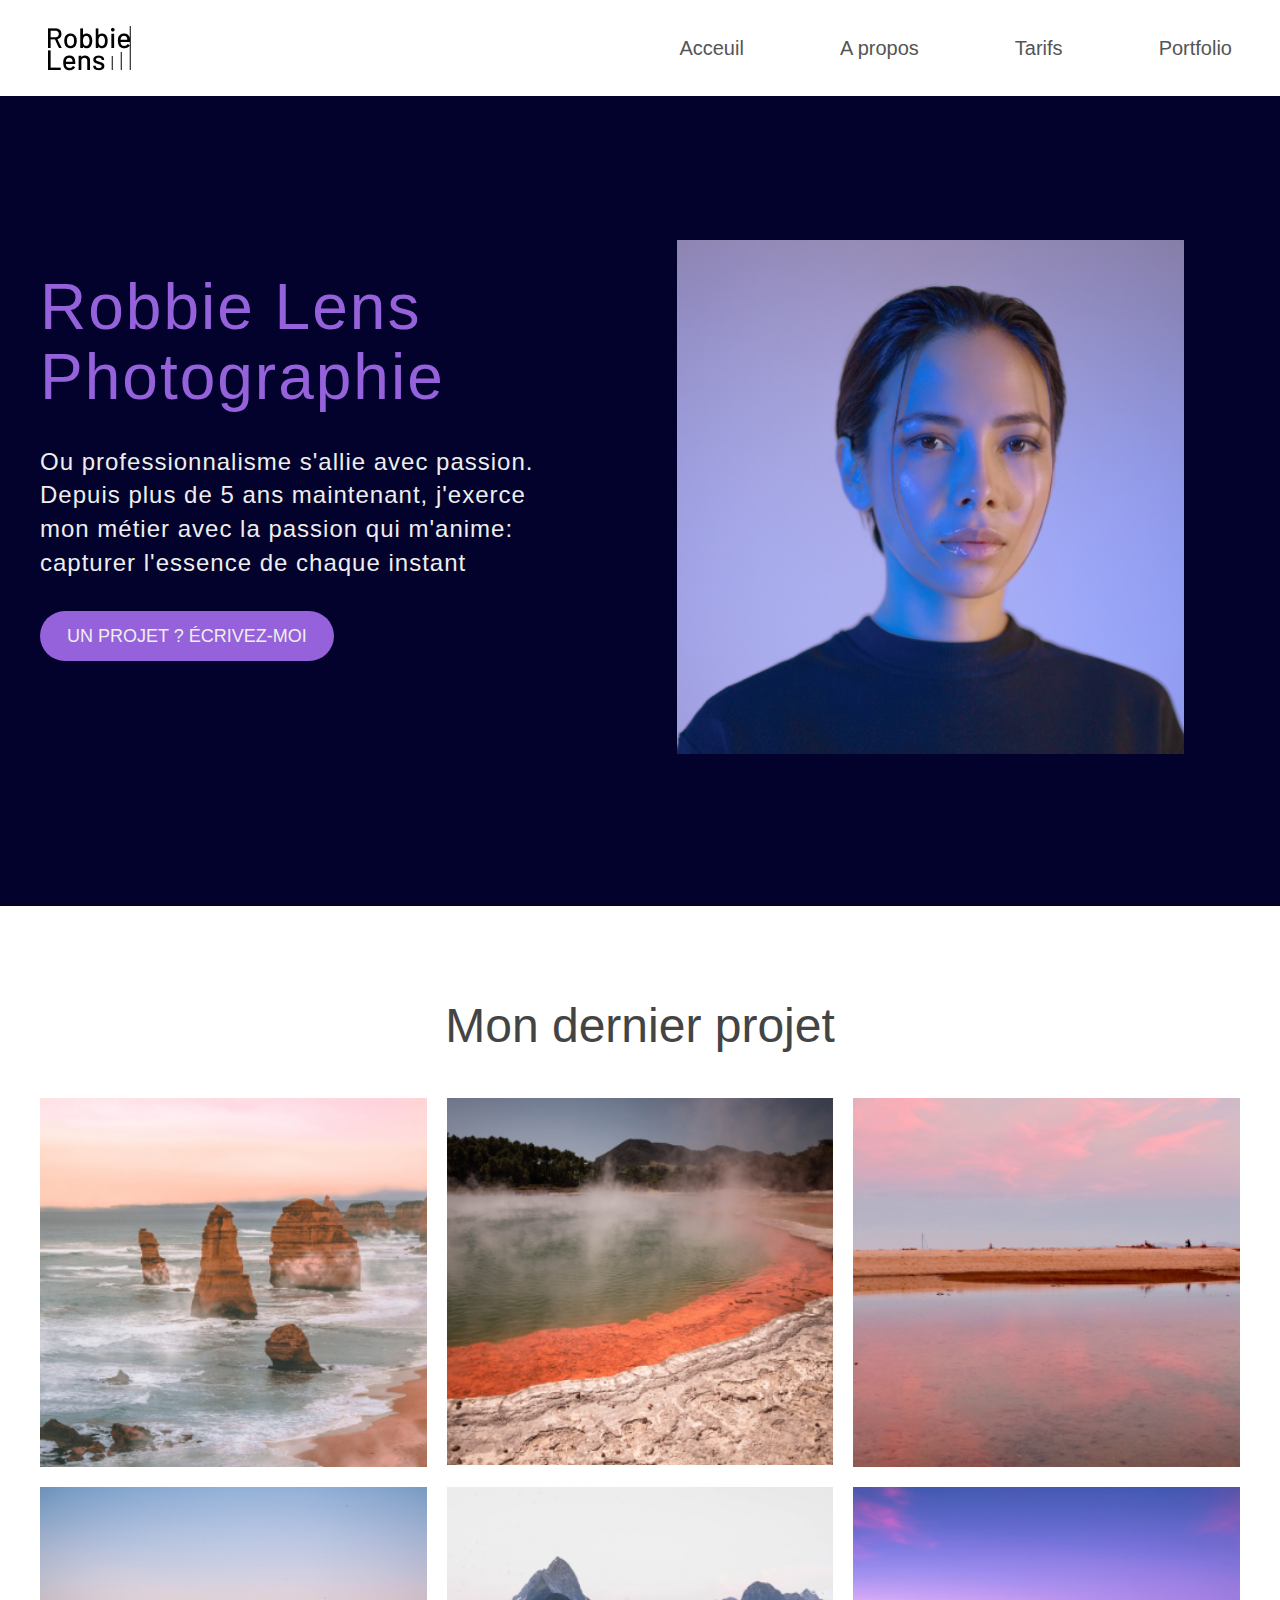
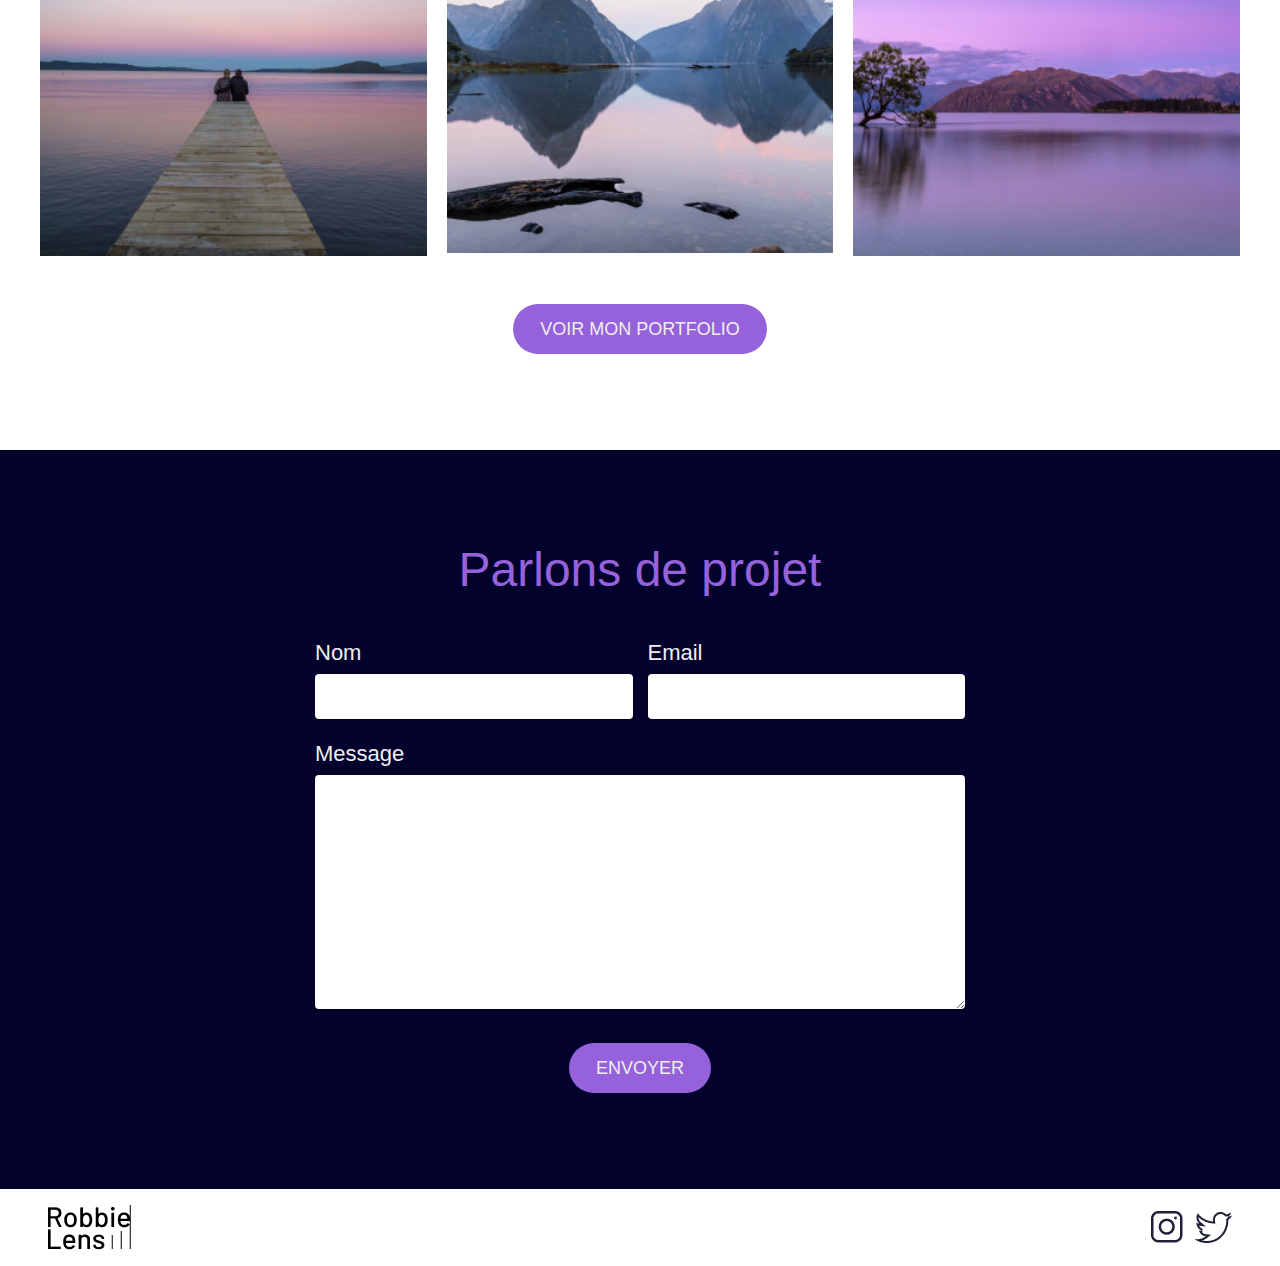
==== index.html @ eb8b44cc "Site web Robbie lens" ====
<!DOCTYPE html>
<html lang="fr">

<head>
    <meta charset="UTF-8">
    <meta name="viewport" content="width=device-width, initial-scale=1.0">
    <link rel="stylesheet" href="style.css">
    <title>Portfolio</title>
</head>

<body>
    <Header class="header">
        <img src="images/logo.png" alt="Logo du site" class="logo">
        <nav class="nav-link">
            <ul class="nav-list">
                <li><a href="#" class="main-nav-link">Acceuil</a></li>
                <li><a href="pages/apropos.html" class="main-nav-link">A propos</a></li>
                <li><a href="#" class="main-nav-link">Tarifs</a></li>
                <li><a href="#" class="main-nav-link">Portfolio</a></li>
            </ul>
        </nav>
    </Header>
    <section class="hero-section">
        <div class="hero container grid grid--2-cols">
            <div class="hero-text-box">
                <h1 class="heading-primary">Robbie Lens Photographie</h1>
                <p class="hero-text">Ou professionnalisme s'allie avec passion. Depuis plus de 5 ans maintenant,
                    j'exerce mon métier avec la passion qui m'anime: capturer l'essence de chaque instant
                </p>
                <a href="#" class="btn">un projet ? écrivez-moi</a>
            </div>
            <div class="hero-img-box">
                <img src="images/robbie-lens.png" alt="hero image" class="hero-img">
            </div>
        </div>
    </section>

    <section class="gallery-section">
        <h2 class="heading-secondary">Mon dernier projet</h2>
        <div class="gallery container grid grid--3-cols">
            <figure class="gallery-item">
                <img src="images/accueil/element-1.png" alt="">
                <div class="overlay">
                    <span class="overlay-text">Voir la photo</span>
                </div>
            </figure>
            <figure class="gallery-item">
                <img src="images/accueil/element-2.png" alt="">
                <div class="overlay">
                    <span class="overlay-text">Voir la photo</span>
                </div>
            </figure>
            <figure class="gallery-item">
                <img src="images/accueil/element-3.png" alt="">
                <div class="overlay">
                    <span class="overlay-text">Voir la photo</span>
                </div>
            </figure>
            <figure class="gallery-item">
                <img src="images/accueil/element-4.png" alt="">
                <div class="overlay">
                    <span class="overlay-text">Voir la photo</span>
                </div>
            </figure>
            <figure class="gallery-item">
                <img src="images/accueil/element-5.png" alt="">
                <div class="overlay">
                    <span class="overlay-text">Voir la photo</span>
                </div>
            </figure>
            <figure class="gallery-item">
                <img src="images/accueil/element-6.png" alt="">
                <div class="overlay">
                    <span class="overlay-text">Voir la photo</span>
                </div>
            </figure>
        </div>
        <div class="gallery-btn">
            <a href="#" class="btn">voir mon portfolio</a>
        </div>
    </section>

    <section class="contact-section">
        <h2 class="heading-secondary cta-heading">Parlons de projet</h2>
        <div class="form-cta">
            <div class="form-flex">
                <div>
                    <label for="nom">Nom</label>
                    <input type="text" name="nom" id="nom">
                </div>
                <div>
                    <label for="email">Email</label>
                    <input type="email" name="email" id="email">
                </div>
            </div>
            <div>
                <label for="message">Message</label>
                <textarea name="message" id="message" cols="30" rows="10"></textarea>
            </div>
        </div>
        <div class="form-btn">
            <a href="#" class="btn">envoyer</a>
        </div>
    </section>

    <footer class="footer">
        <img src="images/logo.png" alt="Logo du site" class="logo">
        <div class="social">
            <img src="images/instagram.png" alt="logo de instagram">
            <img src="images/twitter.png" alt="logo de twitter">
        </div>
    </footer>

    <script src="script.js"></script>
</body>

</html>
---- style.css ----
* {
  margin: 0;
  padding: 0;
  box-sizing: border-box;
}

html {
  font-size: 62.5%;
}

body {
  font-weight: 400;
  font-family: "Manrope", sans-serif;
  color: #555;
  line-height: 1;
}
/* 
-----------------------------
    General Style
----------------------------- */

/* color:
-Primary: #1F2039;
-Secondary: #A5B4FC;
-Before:#2C2E51
-Button:Linear-Gradient #8E86B5,#ACAEED,
-Text:#242424;
-Heading:#A5B4FC,

*/

.container {
  max-width: 120rem;
  margin: 0 auto;
}

.grid {
  display: grid;
}

.grid--2-cols {
  grid-template-columns: repeat(2, 1fr);
}

.grid--3-cols {
  grid-template-columns: repeat(3, 1fr);
}

.grid--5-cols {
  grid-template-columns: repeat(5, 1fr);
}
/* Header */
.header {
  display: flex;
  align-items: center;
  justify-content: space-between;
  background-color: #fff;
  height: 9.6rem;
  padding: 0 4.8rem;
}

.nav-list {
  display: flex;
  align-items: center;
  justify-content: space-between;
  gap: 9.6rem;
  list-style: none;
}

.main-nav-link:link,
.main-nav-link:visited {
  display: inline-block;
  text-decoration: none;
  font-size: 2rem;
  color: #555;
  font-weight: 400;
  transition: all 1.5s;
}

.main-nav-link:hover,
.main-nav-link:active {
  text-decoration: underline;
}

/* HERO SECTION */

.hero-section {
  padding: 9.6rem 0;
  background-color: #02022c;
  height: 90vh;
}

.hero {
  column-gap: 7.4rem;
  padding-top: 4.8rem;
}

.hero-text-box {
  padding-top: 3.2rem;
  padding-right: 4.8rem;
}

.heading-primary {
  font-size: 6.4rem;
  font-weight: 400;
  color: #9662db;
  font-family: "Monserrat", sans-serif;
  line-height: 1.1;
  letter-spacing: 0.2rem;
  margin-bottom: 3.2rem;
}

.hero-text {
  font-size: 2.4rem;
  color: #eee;
  font-weight: 400;

  line-height: 1.4;
  letter-spacing: 0.1rem;
  margin-bottom: 3.2rem;
}

.btn:link,
.btn:visited {
  display: inline-block;
  text-decoration: none;
  text-transform: uppercase;
  font-size: 1.8rem;
  font-weight: 400;
  color: #eee;
  padding: 1.6rem 2.7rem;
  background-color: #9662db;
  border-radius: 3.2rem;
  transition: background-color 0.5s;
}

.btn:hover,
.btn:active {
  background-color: #623b95e2;
}

.hero-img {
  width: 90%;
}

/* Gallery Section */

.gallery-section {
  padding: 9.6rem 0;
}

.heading-secondary {
  font-size: 4.8rem;
  font-family: "Monserrat", sans-serif;
  font-weight: 400;
  text-align: center;
  color: #444;
  margin-bottom: 4.8rem;
}

.gallery {
  gap: 2rem;
  margin-bottom: 4.8rem;
}

.gallery-item {
  position: relative;
  overflow: hidden;
}

.overlay {
  position: absolute;
  top: 0;
  left: 0;
  width: 100%;
  height: 100%;
  background-color: rgba(0, 0, 0, 0.67);
  display: flex;
  align-items: center;
  justify-content: center;
  opacity: 0;
  transition: opacity 0.6s ease;
}

.gallery-item:hover .overlay {
  opacity: 1;
  transform: scale(1.1);
}

.overlay-text {
  color: #eee;
  font-size: 2rem;
  cursor: pointer;
}

.gallery-item img {
  width: 100%;
  display: block;
  transition: transform 0.7s ease;
}

.gallery-item:hover img {
  transform: scale(1.1);
}

.gallery-item img .agrandir {
  position: fixed;
  top: 0;
  left: 0;
  width: 100%;
  height: 100%;
  object-fit: contain;
  z-index: 10;
}

.gallery-btn,
.form-btn {
  text-align: center;
}

/* CONTACT SECTION */

.contact-section {
  padding: 9.6rem 0;
  background-color: #02022c;
}

.form-cta {
  display: flex;
  flex-direction: column;
  gap: 2.4rem;
  max-width: 65rem;
  margin: 0 auto;
}

.cta-heading {
  color: #9662db;
}

.form-cta input,
.form-cta textarea {
  width: 100%;
  padding: 1.2rem;
  font-size: 1.8rem;
  font-family: inherit;
  color: inherit;
  border: none;
  border-radius: 4px;
  background-color: #fff;
  box-shadow: 0 1px 2px rgba(0, 0, 0, 0.105);
}

.form-flex {
  display: grid;
  grid-template-columns: repeat(2, 1fr);
  gap: 1.5rem;
}

.form-cta label {
  display: inline-block;
  font-size: 2.2rem;
  color: #eee;
  font-weight: 400;
  margin-bottom: 1rem;
}

.form-btn {
  margin-top: 3.2rem;
}

/* FOOTER */

.footer {
  display: flex;
  align-items: center;
  justify-content: space-between;
  padding: 1.6rem 4.8rem;
}

.social {
  display: flex;
  align-items: center;
  gap: 1.2rem;
}
/* |-----------------------------------| 
          A PROPOS STYLING
   |-----------------------------------| */

.about-section {
  padding: 9.6rem 0;
  position: relative;
  z-index: -20;
  background-color: #02022c;
}

.about-section .gallery {
  position: relative;
}

.about-section .gallery::before {
  content: "";
  position: absolute;
  width: 60%;
  height: 100%;
  right: 0;
  bottom: 0;
  z-index: -1;
  transform: translate(11%, 10%);
  background-color: #30264f;
}

.about-section .heading-secondary {
  text-align: start;
  color: #a5b4fc;
  margin-left: 30rem;
}

.description-box {
  width: 60rem;
  margin: 0 auto;
  padding: 3.2rem 0 3.2rem 2rem;
  position: relative;
  background-color: #02022c;
}

.description-text {
  font-size: 1.8rem;
  line-height: 2.3rem;
  color: #fff;
  margin-bottom: 2.4rem;
}

.Description-header {
  font-size: 2.2rem;
  color: #fff;
  margin-bottom: 2.4rem;
}

.description-list li {
  font-size: 1.8rem;
  color: #fff;
  margin-left: 3.2rem;
}

.description-box::after {
  content: "";
  position: absolute;
  width: 60%;
  height: 100%;
  top: 0;
  right: 0;
  background-color: #9662db;
  transform: translate(1%, 1%);
  z-index: -2;
}

.about-section .btn {
  margin-top: 3.2rem;
}
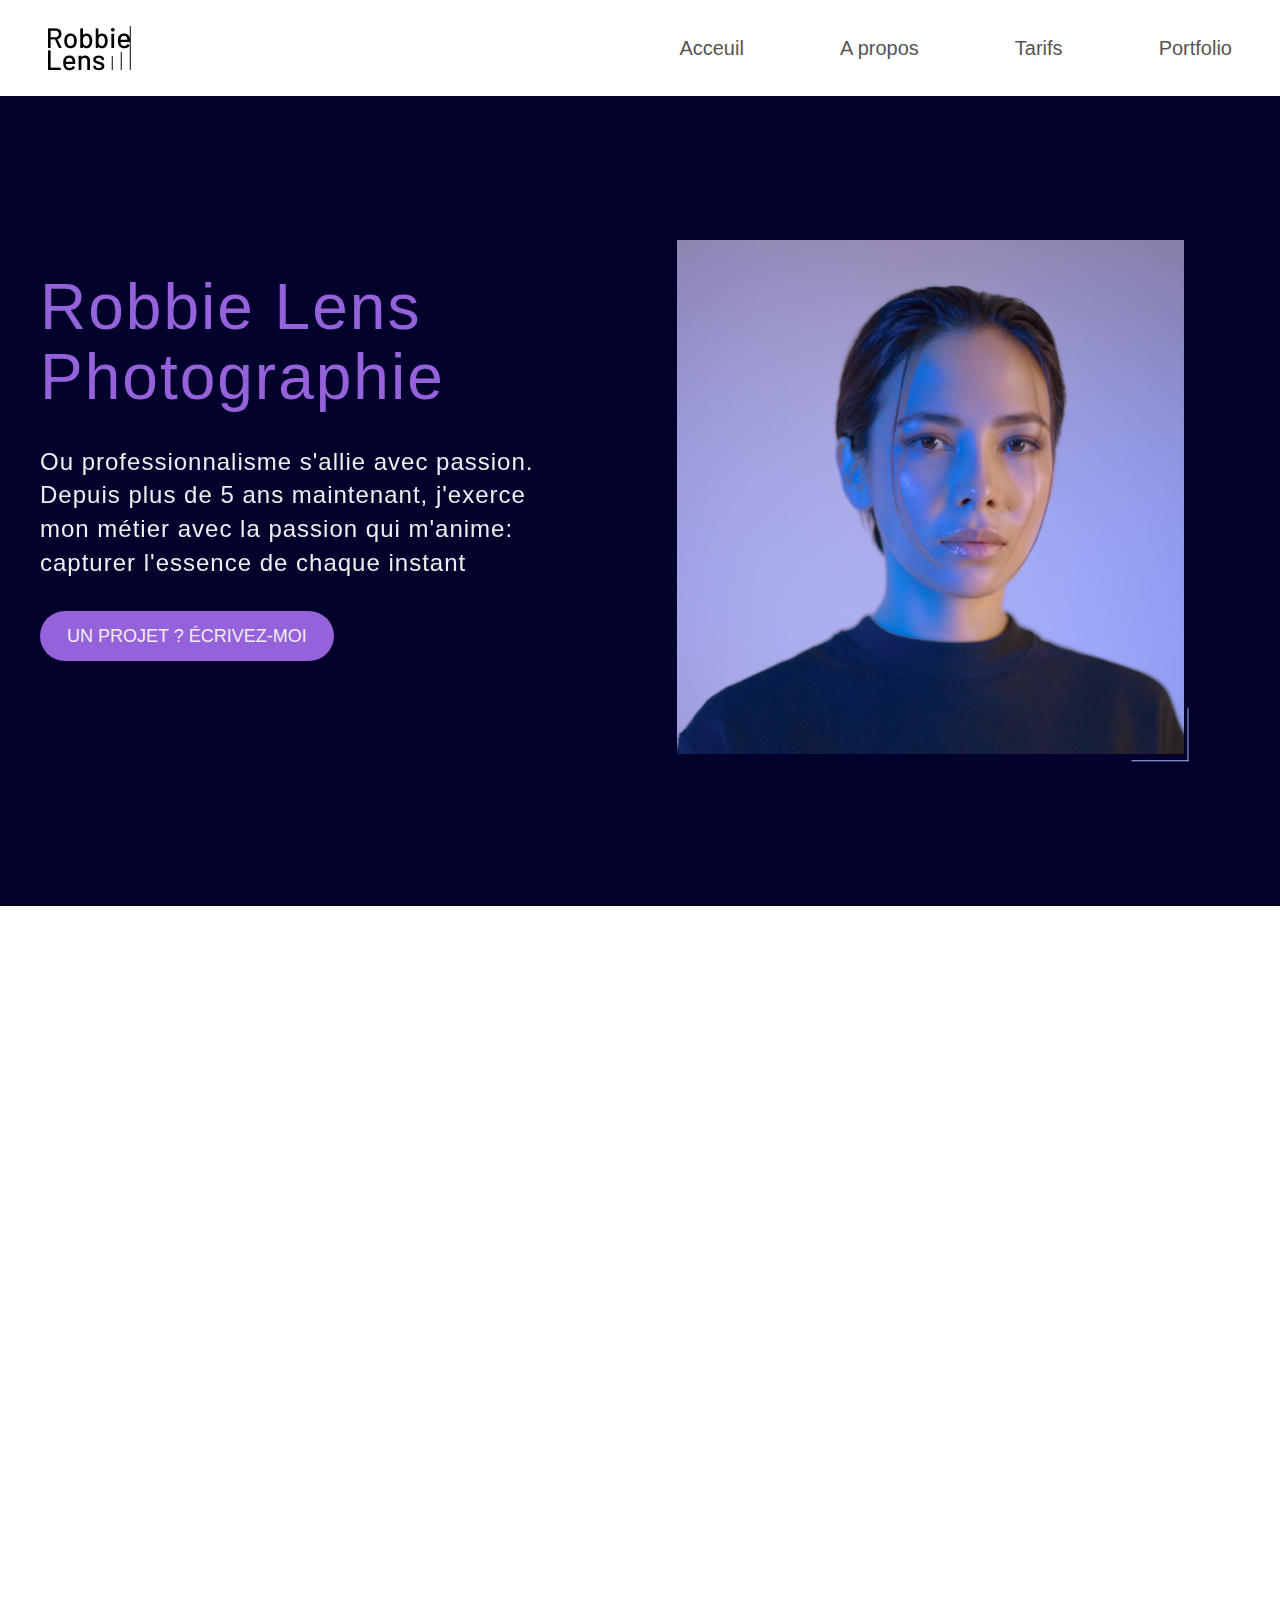
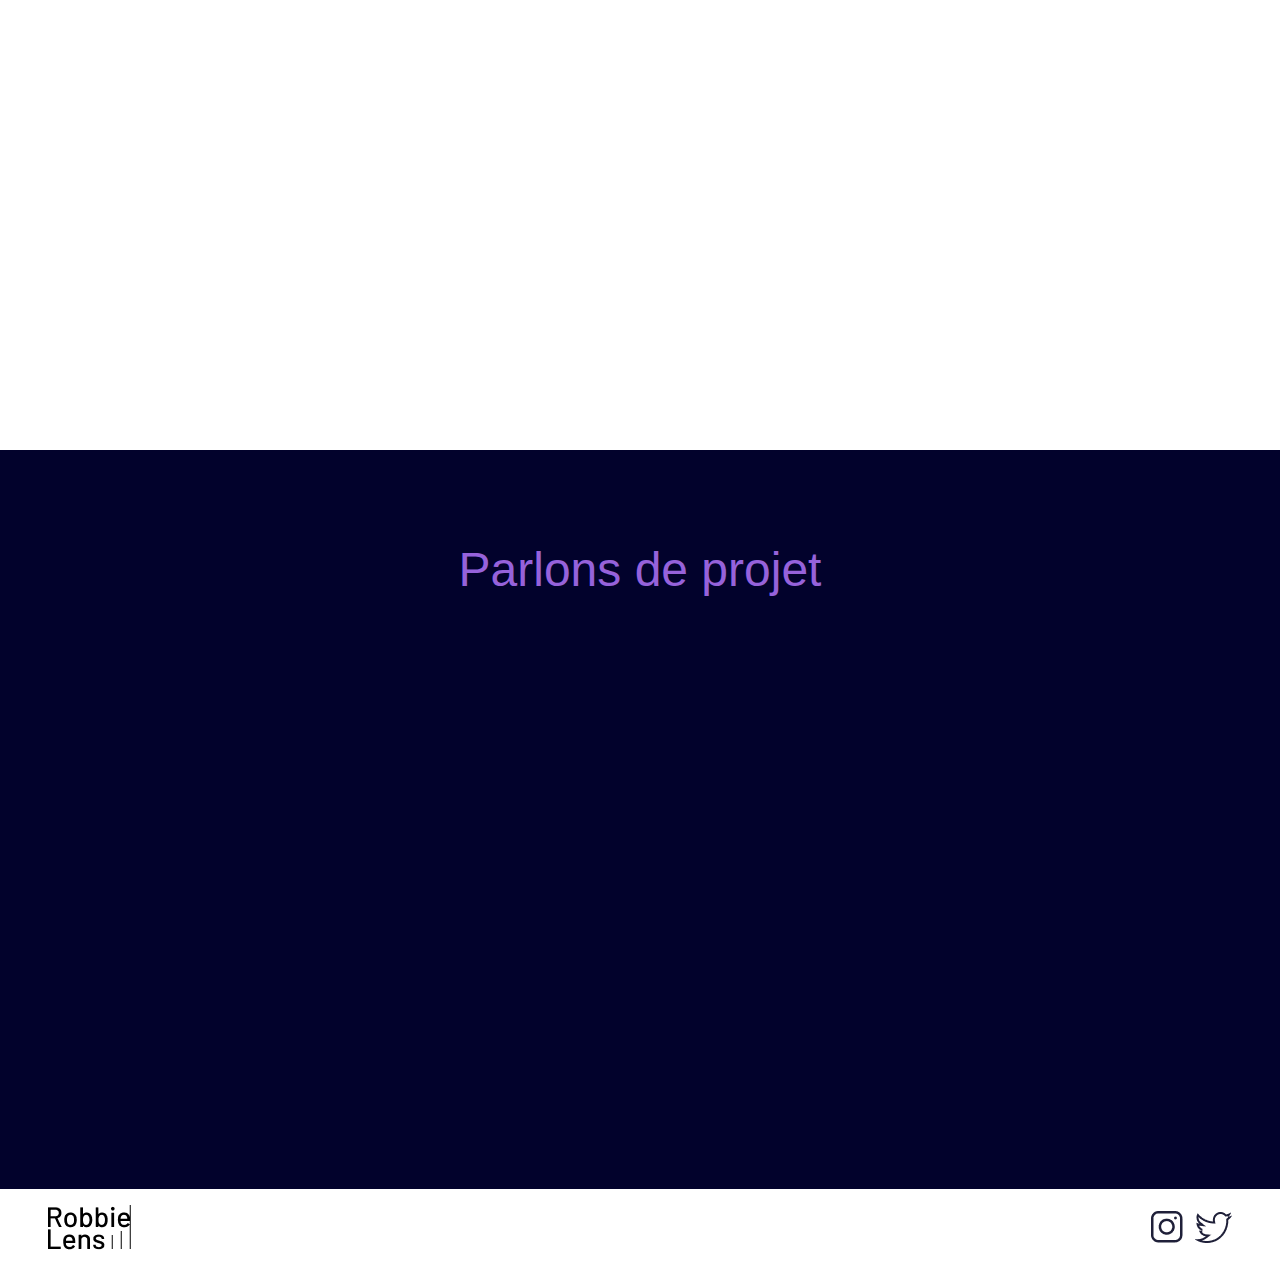
==== commit 6f0da141: "Ajout des modifications" ====
--- a/index.html
+++ b/index.html
@@ -5,6 +5,9 @@
     <meta charset="UTF-8">
     <meta name="viewport" content="width=device-width, initial-scale=1.0">
     <link rel="stylesheet" href="style.css">
+    <link href="https://unpkg.com/aos@2.3.1/dist/aos.css" rel="stylesheet">
+
+
     <title>Portfolio</title>
 </head>
 
@@ -15,67 +18,69 @@
             <ul class="nav-list">
                 <li><a href="#" class="main-nav-link">Acceuil</a></li>
                 <li><a href="pages/apropos.html" class="main-nav-link">A propos</a></li>
-                <li><a href="#" class="main-nav-link">Tarifs</a></li>
-                <li><a href="#" class="main-nav-link">Portfolio</a></li>
+                <li><a href="pages/tarif.html" class="main-nav-link">Tarifs</a></li>
+                <li><a href="pages/portfolio.html" class="main-nav-link">Portfolio</a></li>
             </ul>
         </nav>
     </Header>
     <section class="hero-section">
         <div class="hero container grid grid--2-cols">
             <div class="hero-text-box">
-                <h1 class="heading-primary">Robbie Lens Photographie</h1>
-                <p class="hero-text">Ou professionnalisme s'allie avec passion. Depuis plus de 5 ans maintenant,
-                    j'exerce mon métier avec la passion qui m'anime: capturer l'essence de chaque instant
+                <h1 class="heading-primary" data-aos="fade-right">Robbie Lens Photographie</h1>
+                <p class="hero-text" data-aos="fade-right" data-aos-delay="500">Ou professionnalisme s'allie avec
+                    passion. Depuis plus de 5 ans maintenant, j'exerce mon métier avec la passion qui m'anime: capturer
+                    l'essence de chaque instant
                 </p>
-                <a href="#" class="btn">un projet ? écrivez-moi</a>
+                <a href="#" class="btn" data-aos="fade-right" data-aos-delay="700">un projet ? écrivez-moi</a>
             </div>
-            <div class="hero-img-box">
-                <img src="images/robbie-lens.png" alt="hero image" class="hero-img">
+            <div class="hero-img-box" data-aos="fade-left" data-aos-delay="1100">
+                <img src="images/robbie-lens.png" alt="hero image" class="hero-img" data-aos="fade-left"
+                    data-aos-delay="900">
             </div>
         </div>
     </section>
 
     <section class="gallery-section">
-        <h2 class="heading-secondary">Mon dernier projet</h2>
+        <h2 class="heading-secondary" data-aos="fade-up">Mon dernier projet</h2>
         <div class="gallery container grid grid--3-cols">
-            <figure class="gallery-item">
+            <figure class="gallery-item" data-aos="fade-right" data-aos-easing="ease-in-sine">
                 <img src="images/accueil/element-1.png" alt="">
                 <div class="overlay">
                     <span class="overlay-text">Voir la photo</span>
                 </div>
             </figure>
-            <figure class="gallery-item">
+            <figure class="gallery-item" data-aos="fade-up" data-aos-anchor-placement="top-bottom">
                 <img src="images/accueil/element-2.png" alt="">
                 <div class="overlay">
                     <span class="overlay-text">Voir la photo</span>
                 </div>
             </figure>
-            <figure class="gallery-item">
+            <figure class="gallery-item" data-aos="fade-left" data-aos-easing="ease-in-sine">
                 <img src="images/accueil/element-3.png" alt="">
                 <div class="overlay">
                     <span class="overlay-text">Voir la photo</span>
                 </div>
             </figure>
-            <figure class="gallery-item">
+            <figure class="gallery-item" data-aos="fade-right" data-aos-easing="ease-in-sine">
                 <img src="images/accueil/element-4.png" alt="">
                 <div class="overlay">
                     <span class="overlay-text">Voir la photo</span>
                 </div>
             </figure>
-            <figure class="gallery-item">
+            <figure class="gallery-item" data-aos="fade-up" data-aos-anchor-placement="top-bottom">
                 <img src="images/accueil/element-5.png" alt="">
                 <div class="overlay">
                     <span class="overlay-text">Voir la photo</span>
                 </div>
             </figure>
-            <figure class="gallery-item">
+            <figure class="gallery-item" data-aos="fade-left" data-aos-easing="ease-in-sine">
                 <img src="images/accueil/element-6.png" alt="">
                 <div class="overlay">
                     <span class="overlay-text">Voir la photo</span>
                 </div>
             </figure>
         </div>
-        <div class="gallery-btn">
+        <div class="gallery-btn" data-aos="fade-left">
             <a href="#" class="btn">voir mon portfolio</a>
         </div>
     </section>
@@ -84,22 +89,22 @@
         <h2 class="heading-secondary cta-heading">Parlons de projet</h2>
         <div class="form-cta">
             <div class="form-flex">
-                <div>
+                <div data-aos="fade-right" data-aos-delay="400">
                     <label for="nom">Nom</label>
                     <input type="text" name="nom" id="nom">
                 </div>
-                <div>
+                <div data-aos="fade-left" data-aos-delay="700">
                     <label for="email">Email</label>
                     <input type="email" name="email" id="email">
                 </div>
             </div>
-            <div>
-                <label for="message">Message</label>
+            <div data-aos="fade-up">
+                <label for="message" data-aos-delay="1000">Message</label>
                 <textarea name="message" id="message" cols="30" rows="10"></textarea>
             </div>
         </div>
         <div class="form-btn">
-            <a href="#" class="btn">envoyer</a>
+            <a href="#" class="btn" data-aos="fade-right" data-aos-delay="1300">envoyer</a>
         </div>
     </section>
 
@@ -111,7 +116,19 @@
         </div>
     </footer>
 
-    <script src="script.js"></script>
+    <script src="https://unpkg.com/aos@2.3.1/dist/aos.js"></script>
+    <script>
+        AOS.init({
+            // Settings that can be overridden on per-element basis, by `data-aos-*` attributes:
+            delay: 0, // values from 0 to 3000, with step 50ms
+            duration: 800, // values from 0 to 3000, with step 50ms
+            easing: 'ease-out', // default easing for AOS animations
+            once: true, // whether animation should happen only once - while scrolling down
+            mirror: false, // whether elements should animate out while scrolling past them
+
+        });
+    </script>
+    <script defer src="script.js"></script>
 </body>
 
 </html>--- a/style.css
+++ b/style.css
@@ -114,7 +114,6 @@
   font-size: 2.4rem;
   color: #eee;
   font-weight: 400;
-
   line-height: 1.4;
   letter-spacing: 0.1rem;
   margin-bottom: 3.2rem;
@@ -139,9 +138,56 @@
   background-color: #623b95e2;
 }
 
+.hero-img-box {
+  position: relative;
+  background-color: transparent;
+}
+
+.hero-img-box::before {
+  content: "";
+  position: absolute;
+  width: 10%;
+  height: 10%;
+  bottom: 0;
+  right: 0;
+  transform: translate(-90%, 10%);
+  border-right: 1px solid #a5b4fc;
+  border-bottom: 1px solid #a5b4fc;
+  /* background-color: #a5b4fc; */
+}
+
 .hero-img {
   width: 90%;
 }
+
+/* Hero animation */
+/* 
+[data-revealed="left"] {
+  transform: translateX(-100%);
+  transition: transform 1s ease-out;
+}
+
+[data-revealed="left"].revealed {
+  transform: translateX(0);
+}
+
+[data-revealed="right"] {
+  transform: translateX(100%);
+  transition: transform 1s ease-out;
+}
+
+[data-revealed="right"].revealed {
+  transform: translateX(0);
+}
+
+[data-revealed="bottom"] {
+  transform: translateY(20%);
+  transition: transform 1s ease-out;
+}
+
+[data-revealed="bottom"].revealed {
+  transform: translateX(0);
+} */
 
 /* Gallery Section */
 
@@ -318,7 +364,7 @@
 .description-box {
   width: 60rem;
   margin: 0 auto;
-  padding: 3.2rem 0 3.2rem 2rem;
+  padding: 3.2rem 2.4rem 3.2rem 2rem;
   position: relative;
   background-color: #02022c;
 }
@@ -334,6 +380,12 @@
   font-size: 2.2rem;
   color: #fff;
   margin-bottom: 2.4rem;
+}
+
+.description-list {
+  display: flex;
+  flex-direction: column;
+  gap: 0.8rem;
 }
 
 .description-list li {
@@ -357,3 +409,124 @@
 .about-section .btn {
   margin-top: 3.2rem;
 }
+
+/* |-----------------------------------| 
+          PORTFOLIO STYLING
+   |-----------------------------------| */
+
+.sub-header {
+  padding: 9.6rem 0;
+  background-color: #1f2039;
+}
+
+.sub-header .heading-secondary {
+  text-align: start;
+  color: #a5b4fc;
+  margin-bottom: 0;
+}
+
+.portfolio-container {
+  padding: 4.8rem 0;
+}
+
+.portfolio-container .heading-secondary {
+  font-size: 3rem;
+  font-weight: 400;
+  color: #000;
+  text-align: start;
+  margin-bottom: 4.8rem;
+}
+
+/* |-----------------------------------| 
+          TARIF STYLING
+   |-----------------------------------| */
+
+.tarif {
+  padding-block: 9.6rem;
+  background-color: #02022c;
+}
+
+.tarif .heading-secondary {
+  text-align: start;
+  color: #a5b4fc;
+}
+
+.tarif .container {
+  position: relative;
+}
+
+.tarif .btn {
+  position: absolute;
+  top: 13%;
+  right: 0;
+}
+
+.tarif-elt-box {
+  display: grid;
+  grid-template-columns: repeat(3, 1fr);
+  gap: 6rem;
+  padding: 4.8rem 0;
+  text-align: left;
+  margin-top: 9.6rem;
+  margin-bottom: 4.8rem;
+}
+
+.heading-tertiary {
+  font-size: 1.8rem;
+  font-weight: 500;
+  color: #a5b4fc;
+  margin-block-end: 2rem;
+}
+
+.tarif-item {
+  padding: 3.2rem 3.2rem 3.2rem 0;
+  border-right: 1px solid #a5b4fc;
+  border-bottom: 1px solid #a5b4fc;
+}
+
+.tarif-text {
+  font-size: 1.5rem;
+  color: #eee;
+  line-height: 1.5;
+  margin-block-end: 1.5rem;
+}
+
+.tarif-horaire {
+  font-size: 1.5rem;
+  color: #a5b4fc;
+  font-weight: 500;
+  margin-block-end: 1.2rem;
+}
+
+.minimal-text {
+  font-size: 1.3rem;
+  color: #eee;
+}
+
+.table-heading {
+  font-size: 1.8rem;
+  color: #a5b4fc;
+  margin-bottom: 2.8rem;
+}
+
+table {
+  width: 120rem;
+  margin-inline: auto;
+  text-align: center;
+  border-collapse: collapse;
+}
+
+th {
+  font-size: 1.6rem;
+  color: #eee;
+  padding-inline: 3.2rem;
+  padding-block: 2rem;
+  border: 2px solid #a5b4fc;
+}
+
+td {
+  padding: 2rem 1.8rem;
+  text-align: center;
+  color: #eee;
+  border: 2px solid #a5b4fc;
+}
